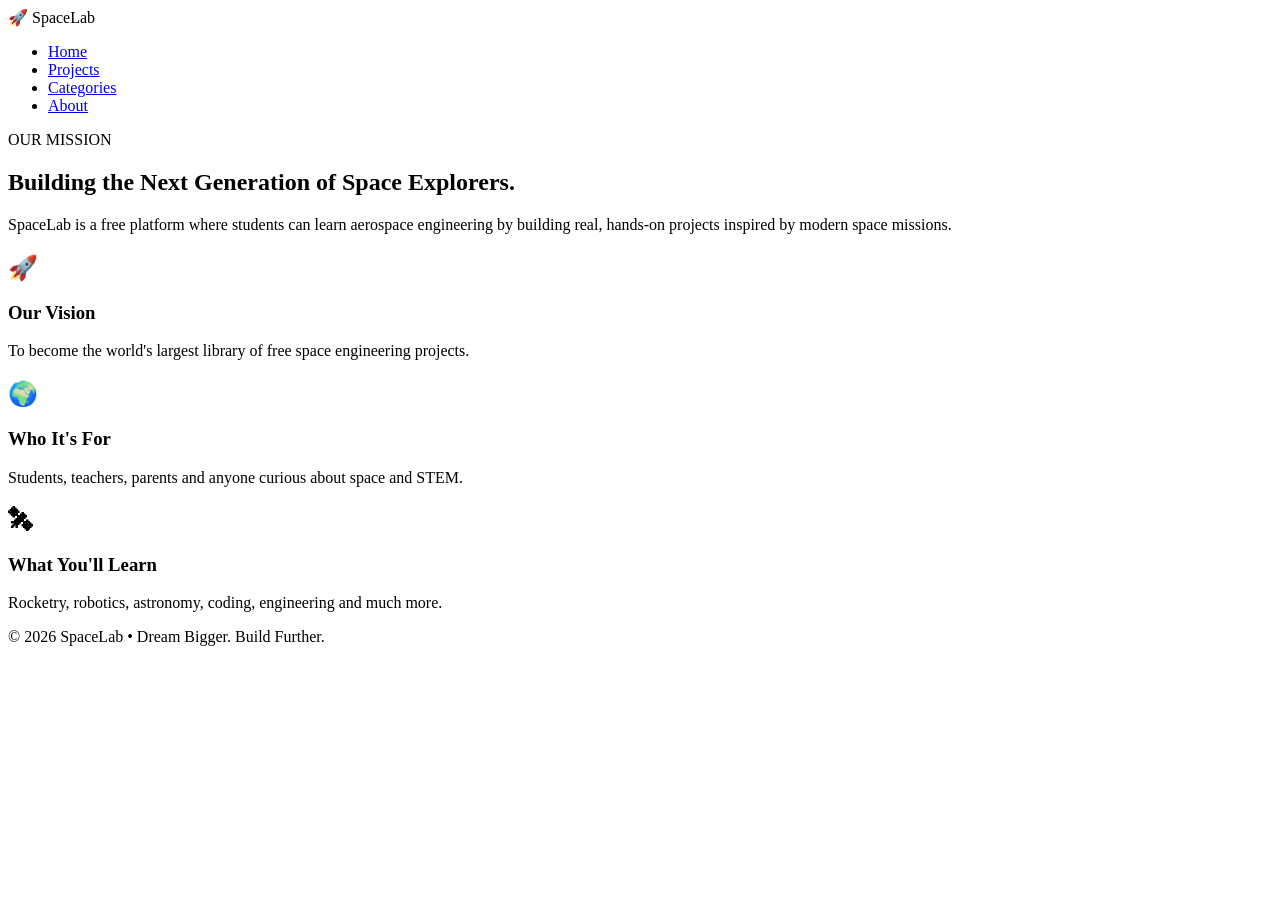
==== about.html @ 822d97fc "Create about.html" ====
<!DOCTYPE html>
<html lang="en">

<head>

<meta charset="UTF-8">

<meta name="viewport" content="width=device-width, initial-scale=1.0">

<title>About | SpaceLab</title>

<link rel="stylesheet" href="css/style.css">

<link href="https://fonts.googleapis.com/css2?family=Space+Grotesk:wght@300;400;500;600;700&display=swap"
rel="stylesheet">

</head>

<body>

<div class="stars"></div>

<header>

<nav class="navbar">

<div class="logo">

🚀 SpaceLab

</div>

<ul class="nav-links">

<li><a href="index.html">Home</a></li>

<li><a href="projects.html">Projects</a></li>

<li><a href="categories.html">Categories</a></li>

<li><a href="about.html">About</a></li>

</ul>

</nav>

</header>

<section class="hero">

<p class="tag">

OUR MISSION

</p>

<h1>

Building the Next Generation of

<span>Space Explorers.</span>

</h1>

<p class="subtitle">

SpaceLab is a free platform where students can
learn aerospace engineering by building real,
hands-on projects inspired by modern space
missions.

</p>

</section>

<section class="stats">

<div class="stat-card">

<h2>🚀</h2>

<h3>Our Vision</h3>

<p>

To become the world's largest library of free
space engineering projects.

</p>

</div>

<div class="stat-card">

<h2>🌍</h2>

<h3>Who It's For</h3>

<p>

Students, teachers, parents and anyone curious
about space and STEM.

</p>

</div>

<div class="stat-card">

<h2>🛰</h2>

<h3>What You'll Learn</h3>

<p>

Rocketry, robotics, astronomy, coding,
engineering and much more.

</p>

</div>

</section>

<footer>

<p>

© 2026 SpaceLab • Dream Bigger. Build Further.

</p>

</footer>

<script src="js/script.js"></script>

</body>

</html>
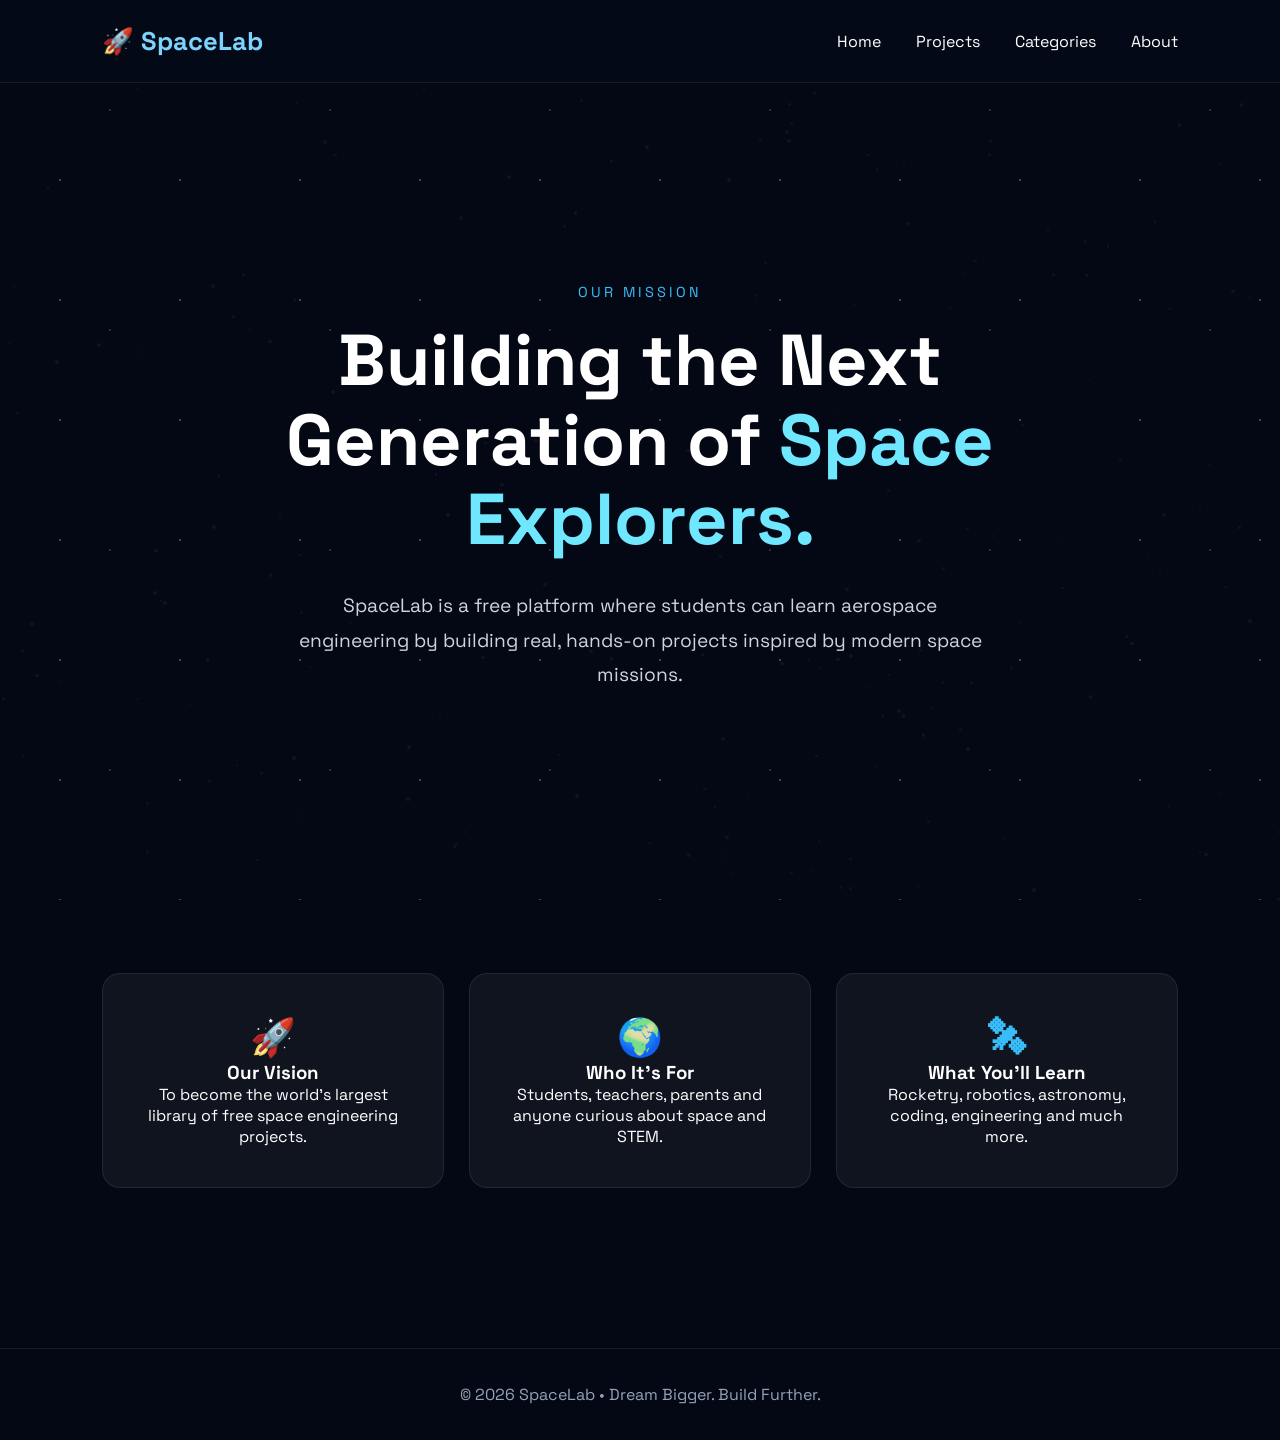
==== commit 72d79527: "Add stars.js script to about.html" ====
--- a/about.html
+++ b/about.html
@@ -133,6 +133,7 @@
 </footer>
 
 <script src="js/script.js"></script>
+  <script src="js/stars.js"></script>
 
 </body>
 
--- a/css/style.css
+++ b/css/style.css
@@ -0,0 +1,469 @@
+/* =========================
+   GOOGLE FONT
+========================= */
+
+*{
+    margin:0;
+    padding:0;
+    box-sizing:border-box;
+}
+
+html{
+    scroll-behavior:smooth;
+}
+
+body{
+
+    font-family:'Space Grotesk',sans-serif;
+
+    background:#040814;
+
+    color:white;
+
+    overflow-x:hidden;
+
+}
+
+/* =========================
+   Animated Background
+========================= */
+
+.stars{
+
+    position:fixed;
+
+    width:100%;
+    height:100%;
+
+    top:0;
+    left:0;
+
+    background:
+    radial-gradient(white 1px, transparent 1px),
+    radial-gradient(#7aa2ff 1px, transparent 1px);
+
+    background-size:120px 120px,220px 220px;
+
+    opacity:.25;
+
+    z-index:-2;
+
+}
+
+/* =========================
+   Navigation
+========================= */
+
+.navbar{
+
+    display:flex;
+
+    justify-content:space-between;
+
+    align-items:center;
+
+    padding:25px 8%;
+
+    position:sticky;
+
+    top:0;
+
+    backdrop-filter:blur(15px);
+
+    background:rgba(6,12,25,.65);
+
+    border-bottom:1px solid rgba(255,255,255,.08);
+
+    z-index:1000;
+
+}
+
+.logo{
+
+    font-size:1.6rem;
+
+    font-weight:700;
+
+    color:#7dd3fc;
+
+}
+
+.nav-links{
+
+    list-style:none;
+
+    display:flex;
+
+    gap:35px;
+
+}
+
+.nav-links a{
+
+    text-decoration:none;
+
+    color:white;
+
+    transition:.3s;
+
+}
+
+.nav-links a:hover{
+
+    color:#38bdf8;
+
+}
+
+/* =========================
+   Hero
+========================= */
+
+.hero{
+
+    min-height:90vh;
+
+    display:flex;
+
+    flex-direction:column;
+
+    justify-content:center;
+
+    align-items:center;
+
+    text-align:center;
+
+    padding:40px 8%;
+
+}
+
+.tag{
+
+    color:#38bdf8;
+
+    letter-spacing:3px;
+
+    font-size:.9rem;
+
+    margin-bottom:20px;
+
+}
+
+.hero h1{
+
+    font-size:4.5rem;
+
+    max-width:900px;
+
+    line-height:1.1;
+
+}
+
+.hero span{
+
+    color:#6ee7ff;
+
+}
+
+.subtitle{
+
+    margin-top:30px;
+
+    max-width:700px;
+
+    color:#cbd5e1;
+
+    font-size:1.2rem;
+
+    line-height:1.8;
+
+}
+
+/* =========================
+   Buttons
+========================= */
+
+.buttons{
+
+    display:flex;
+
+    gap:20px;
+
+    margin-top:40px;
+
+    flex-wrap:wrap;
+
+}
+
+.primary-btn{
+
+    background:#0ea5e9;
+
+    color:white;
+
+    padding:16px 34px;
+
+    border-radius:50px;
+
+    text-decoration:none;
+
+    transition:.3s;
+
+}
+
+.primary-btn:hover{
+
+    transform:translateY(-5px);
+
+    box-shadow:0 0 25px #0ea5e9;
+
+}
+
+.secondary-btn{
+
+    border:2px solid #38bdf8;
+
+    color:#38bdf8;
+
+    text-decoration:none;
+
+    padding:16px 34px;
+
+    border-radius:50px;
+
+    transition:.3s;
+
+}
+
+.secondary-btn:hover{
+
+    background:#38bdf8;
+
+    color:#04111f;
+
+}
+
+/* =========================
+   Stats
+========================= */
+
+.stats{
+
+    display:grid;
+
+    grid-template-columns:repeat(auto-fit,minmax(180px,1fr));
+
+    gap:25px;
+
+    padding:80px 8%;
+
+}
+
+.stat-card{
+
+    background:rgba(255,255,255,.05);
+
+    border:1px solid rgba(255,255,255,.08);
+
+    border-radius:18px;
+
+    padding:40px;
+
+    text-align:center;
+
+    transition:.35s;
+
+}
+
+.stat-card:hover{
+
+    transform:translateY(-10px);
+
+    box-shadow:0 0 25px rgba(56,189,248,.35);
+
+}
+
+.stat-card h2{
+
+    color:#38bdf8;
+
+    font-size:2.3rem;
+
+}
+
+/* =========================
+   Categories
+========================= */
+
+.categories{
+
+    padding:90px 8%;
+
+}
+
+.categories h2{
+
+    text-align:center;
+
+    font-size:2.8rem;
+
+    margin-bottom:60px;
+
+}
+
+.category-grid{
+
+    display:grid;
+
+    grid-template-columns:repeat(auto-fit,minmax(220px,1fr));
+
+    gap:25px;
+
+}
+
+.category-card{
+
+    background:rgba(255,255,255,.05);
+
+    border-radius:20px;
+
+    padding:45px;
+
+    text-align:center;
+
+    border:1px solid rgba(255,255,255,.08);
+
+    transition:.35s;
+
+    font-size:2rem;
+
+}
+
+.category-card:hover{
+
+    transform:translateY(-10px);
+
+    border-color:#38bdf8;
+
+    box-shadow:0 0 30px rgba(56,189,248,.3);
+
+}
+
+.category-card h3{
+
+    margin-top:20px;
+
+    font-size:1.3rem;
+
+}
+
+/* =========================
+   Footer
+========================= */
+
+footer{
+
+    padding:35px;
+
+    text-align:center;
+
+    color:#94a3b8;
+
+    border-top:1px solid rgba(255,255,255,.08);
+
+    margin-top:80px;
+
+}
+
+/* =========================
+   Mobile
+========================= */
+
+@media(max-width:768px){
+
+.hero h1{
+
+font-size:2.7rem;
+
+}
+
+.navbar{
+
+flex-direction:column;
+
+gap:20px;
+
+}
+
+.nav-links{
+
+gap:20px;
+
+flex-wrap:wrap;
+
+justify-content:center;
+
+}
+
+.buttons{
+
+justify-content:center;
+
+}
+
+}
+
+/* Reveal Animation */
+
+.hidden{
+
+    opacity:0;
+
+    transform:translateY(40px);
+
+    transition:all .8s ease;
+
+}
+
+.show{
+
+    opacity:1;
+
+    transform:translateY(0);
+
+}
+/* ================================
+   Animated Stars
+================================ */
+
+.star{
+
+    position:absolute;
+
+    background:white;
+
+    border-radius:50%;
+
+    opacity:.2;
+
+    animation:twinkle infinite ease-in-out;
+
+}
+
+@keyframes twinkle{
+
+0%{
+opacity:.2;
+transform:scale(1);
+}
+
+50%{
+opacity:1;
+transform:scale(1.8);
+}
+
+100%{
+opacity:.2;
+transform:scale(1);
+}
+
+}
